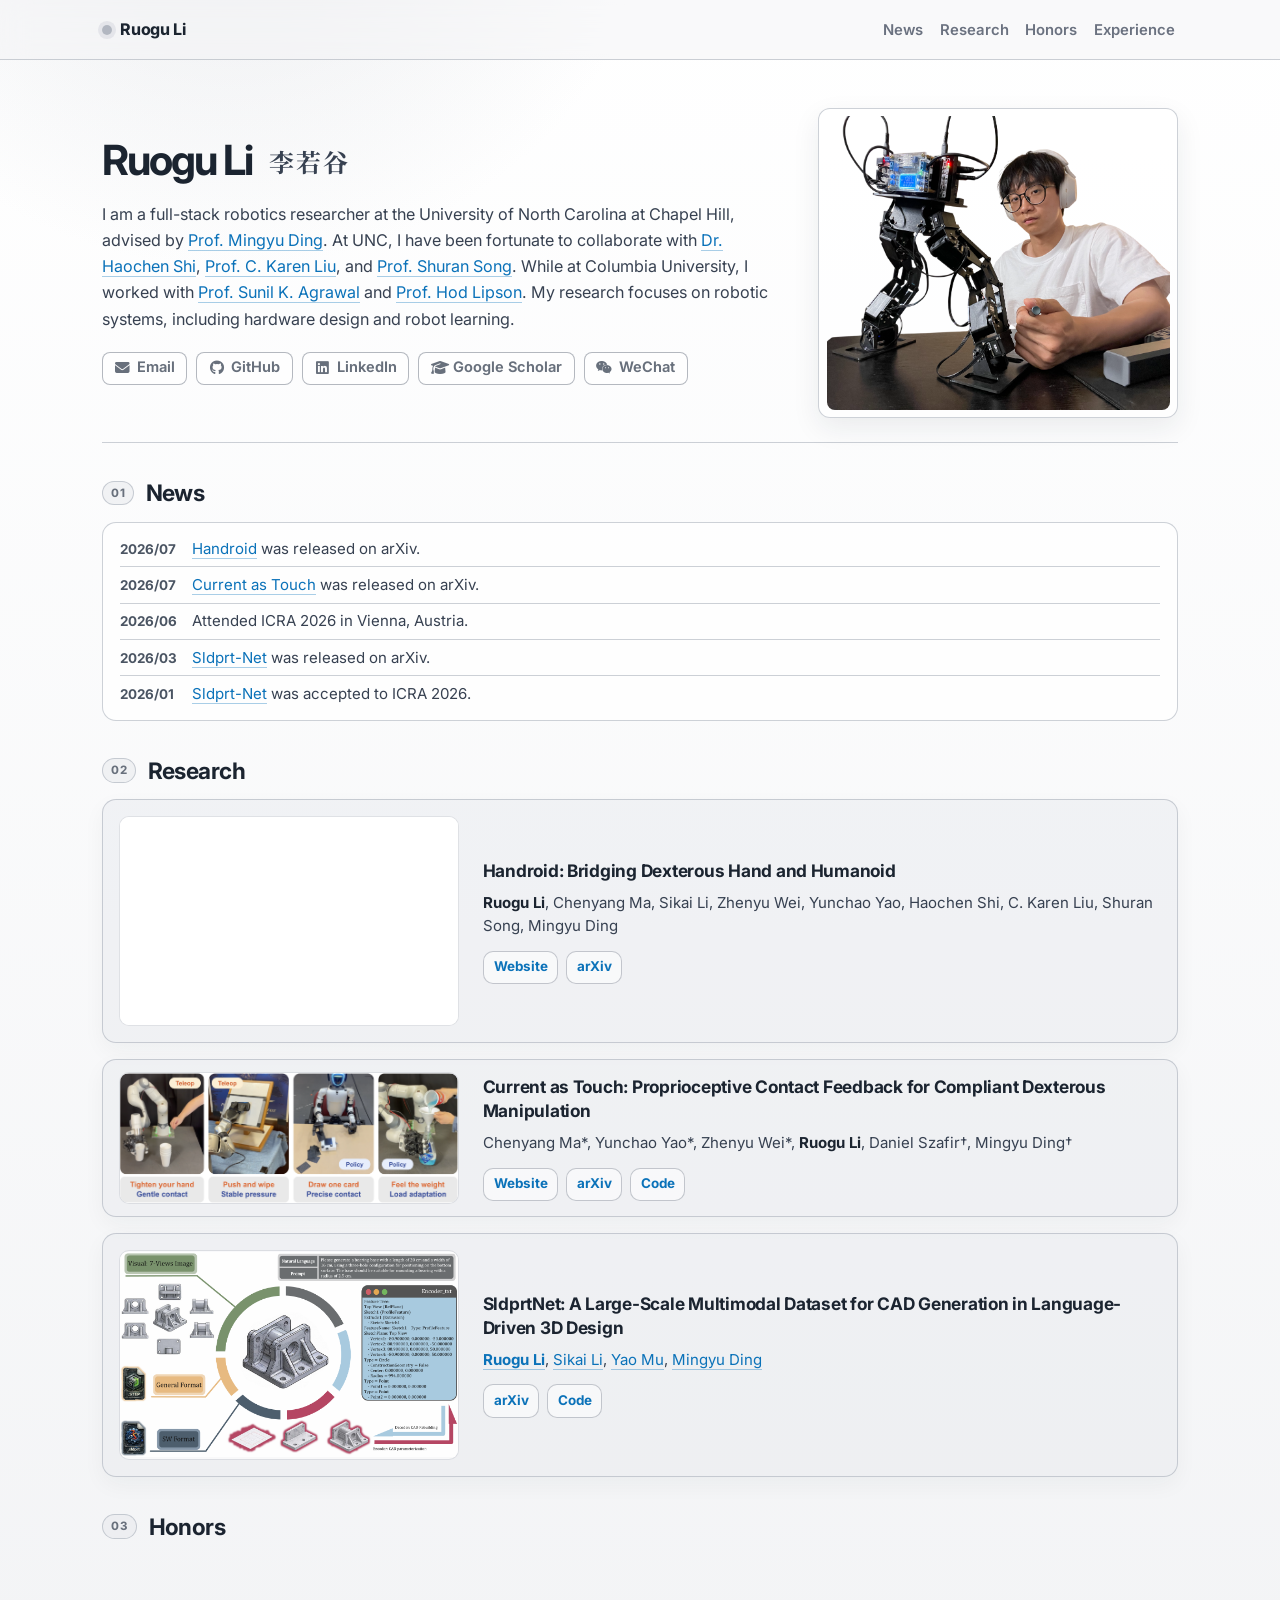
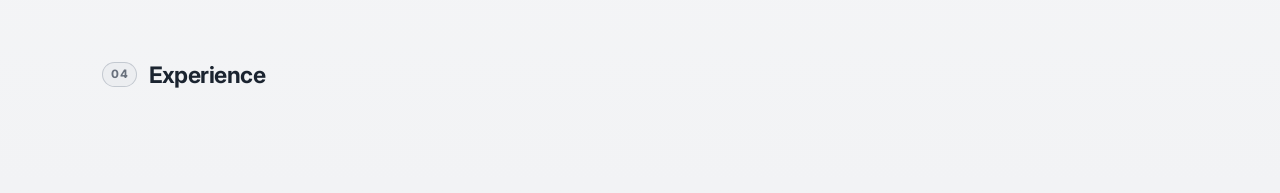
==== index.html @ 0a0cccb1 "Refine project media and add authors" ====
<!DOCTYPE html>
<html lang="en">

<head>
    <meta charset="utf-8" />
    <meta name="viewport" content="width=device-width, initial-scale=1" />
    <meta name="author" content="Ruogu Li" />
    <meta name="description" content="Ruogu Li is a full-stack robotics researcher at the University of North Carolina at Chapel Hill." />
    <title>Ruogu Li</title>

    <link rel="preconnect" href="https://fonts.googleapis.com" />
    <link rel="preconnect" href="https://fonts.gstatic.com" crossorigin />
    <link rel="stylesheet" href="https://fonts.googleapis.com/css2?family=Inter:wght@400;500;600;700;800&family=Noto+Serif+SC:wght@500;600&display=swap" />
    <link rel="stylesheet" href="https://cdnjs.cloudflare.com/ajax/libs/font-awesome/6.5.1/css/all.min.css" />
    <link rel="stylesheet" href="style.css" />
</head>

<body>
    <div id="page-scale">
        <header class="site-header">
            <nav class="nav" aria-label="Main navigation">
                <a class="brand" href="#">Ruogu Li</a>
                <div class="nav-links">
                    <a href="#news">News</a>
                    <a href="#research">Research</a>
                    <a href="#honors">Honors</a>
                    <a href="#experience">Experience</a>
                </div>
            </nav>
        </header>

        <main id="main" class="page">
            <section class="hero">
                <div class="hero-copy">
                    <h1>Ruogu Li <span lang="zh-CN">李若谷</span></h1>
                    <p class="bio">
                        I am a full-stack robotics researcher at the University of North Carolina at Chapel Hill,
                        advised by <a href="https://dingmyu.github.io/">Prof. Mingyu Ding</a>. At UNC, I have been
                        fortunate to collaborate with <a href="https://hshi74.github.io/">Dr. Haochen Shi</a>,
                        <a href="https://profiles.stanford.edu/c-karen-liu">Prof. C. Karen Liu</a>, and
                        <a href="https://shurans.github.io/">Prof. Shuran Song</a>. While at Columbia University,
                        I worked with <a href="https://roar.me.columbia.edu/people/sunil-k-agrawal">Prof. Sunil K. Agrawal</a>
                        and <a href="https://www.hodlipson.com/">Prof. Hod Lipson</a>. My research focuses on robotic
                        systems, including hardware design and robot learning.
                    </p>
                    <div class="link-row" aria-label="Contact and profile links">
                        <a href="mailto:lrg767681423@gmail.com" aria-label="Email Ruogu Li">
                            <i class="fa-solid fa-envelope" aria-hidden="true"></i>
                            <span>Email</span>
                        </a>
                        <a href="https://github.com/ruoguliii" aria-label="Ruogu Li on GitHub">
                            <i class="fa-brands fa-github" aria-hidden="true"></i>
                            <span>GitHub</span>
                        </a>
                        <a href="https://www.linkedin.com/in/ruogu-li-46903b232/" aria-label="Ruogu Li on LinkedIn">
                            <i class="fa-brands fa-linkedin" aria-hidden="true"></i>
                            <span>LinkedIn</span>
                        </a>
                        <a href="https://scholar.google.com/citations?user=UMzzfYwAAAAJ&amp;hl=zh-CN&amp;oi=sra" aria-label="Ruogu Li on Google Scholar">
                            <i class="fa-solid fa-graduation-cap" aria-hidden="true"></i>
                            <span>Google Scholar</span>
                        </a>
                        <button class="button-link" type="button" data-modal-open="wechat-modal" aria-label="Show Ruogu Li's WeChat QR code">
                            <i class="fa-brands fa-weixin" aria-hidden="true"></i>
                            <span>WeChat</span>
                        </button>
                    </div>
                </div>
                <figure class="portrait-card">
                    <img src="assets/ruogu-li.png" alt="Portrait of Ruogu Li" />
                </figure>
            </section>

            <section id="news" class="section empty-section">
                <div class="section-title">
                    <span>01</span>
                    <h2>News</h2>
                </div>
                <div class="news-card">
                    <ol class="news-list">
                        <li>
                            <time datetime="2026-07">2026/07</time>
                            <span><a href="https://arxiv.org/abs/2607.16187">Handroid</a> was released on arXiv.</span>
                        </li>
                        <li>
                            <time datetime="2026-07">2026/07</time>
                            <span><a href="https://arxiv.org/abs/2607.03529">Current as Touch</a> was released on arXiv.</span>
                        </li>
                        <li>
                            <time datetime="2026-06">2026/06</time>
                            <span>Attended ICRA 2026 in Vienna, Austria.</span>
                        </li>
                        <li>
                            <time datetime="2026-03">2026/03</time>
                            <span><a href="https://arxiv.org/abs/2603.13098">Sldprt-Net</a> was released on arXiv.</span>
                        </li>
                        <li>
                            <time datetime="2026-01">2026/01</time>
                            <span><a href="https://arxiv.org/abs/2603.13098">Sldprt-Net</a> was accepted to ICRA 2026.</span>
                        </li>
                    </ol>
                </div>
            </section>

            <section id="research" class="section">
                <div class="section-title">
                    <span>02</span>
                    <h2>Research</h2>
                </div>
                <div class="project-list">
                    <article class="project-card">
                        <div class="project-media project-media--handroid">
                            <video autoplay muted loop playsinline preload="metadata" aria-label="Handroid demonstration video">
                                <source src="assets/projects/handroid-switching.mp4" type="video/mp4" />
                                Your browser does not support embedded video.
                            </video>
                        </div>
                        <div class="project-content">
                            <h3>Handroid: Bridging Dexterous Hand and Humanoid</h3>
                            <p class="project-authors">
                                <strong>Ruogu Li</strong>, Chenyang Ma, Sikai Li, Zhenyu Wei, Yunchao Yao,
                                Haochen Shi, C. Karen Liu, Shuran Song, Mingyu Ding
                            </p>
                            <div class="project-links" aria-label="Handroid project links">
                                <a href="https://handroid.org/">Website</a>
                                <a href="https://arxiv.org/abs/2607.16187">arXiv</a>
                            </div>
                        </div>
                    </article>

                    <article class="project-card project-card--compact">
                        <div class="project-media project-media--compact">
                            <img src="assets/projects/current-as-touch.png" alt="Current as Touch project overview" />
                        </div>
                        <div class="project-content">
                            <h3>Current as Touch: Proprioceptive Contact Feedback for Compliant Dexterous Manipulation</h3>
                            <p class="project-authors">
                                Chenyang Ma*, Yunchao Yao*, Zhenyu Wei*, <strong>Ruogu Li</strong>,
                                Daniel Szafir&dagger;, Mingyu Ding&dagger;
                            </p>
                            <div class="project-links" aria-label="Current as Touch project links">
                                <a href="https://cat.chenyangma.com/">Website</a>
                                <a href="https://arxiv.org/abs/2607.03529">arXiv</a>
                                <a href="https://github.com/cublicma/current-as-touch">Code</a>
                            </div>
                        </div>
                    </article>

                    <article class="project-card">
                        <div class="project-media">
                            <img src="assets/projects/sldprtnet.png" alt="SldprtNet project overview" />
                        </div>
                        <div class="project-content">
                            <h3>SldprtNet: A Large-Scale Multimodal Dataset for CAD Generation in Language-Driven 3D Design</h3>
                            <p class="project-authors">
                                <strong><a href="https://arxiv.org/search/cs?searchtype=author&amp;query=Li,+R">Ruogu Li</a></strong>,
                                <a href="https://arxiv.org/search/cs?searchtype=author&amp;query=Li,+S">Sikai Li</a>,
                                <a href="https://arxiv.org/search/cs?searchtype=author&amp;query=Mu,+Y">Yao Mu</a>,
                                <a href="https://arxiv.org/search/cs?searchtype=author&amp;query=Ding,+M">Mingyu Ding</a>
                            </p>
                            <div class="project-links" aria-label="SldprtNet project links">
                                <a href="https://arxiv.org/abs/2603.13098">arXiv</a>
                                <a href="https://github.com/ruoguliii/Sldprt-Net">Code</a>
                            </div>
                        </div>
                    </article>
                </div>
            </section>

            <section id="honors" class="section empty-section">
                <div class="section-title">
                    <span>03</span>
                    <h2>Honors</h2>
                </div>
            </section>

            <section id="experience" class="section empty-section">
                <div class="section-title">
                    <span>04</span>
                    <h2>Experience</h2>
                </div>
            </section>
        </main>
    </div>

    <div class="modal" id="wechat-modal" role="dialog" aria-modal="true" aria-label="WeChat QR code" aria-hidden="true">
        <div class="modal-content">
            <button class="close" type="button" data-modal-close aria-label="Close WeChat QR code">&times;</button>
            <img src="assets/wechat-qr.jpg" alt="Ruogu Li's WeChat QR code" />
        </div>
    </div>

    <script>
        (() => {
            const minWidth = 960;
            const page = document.getElementById("page-scale");

            function scalePage() {
                if (window.innerWidth < minWidth) {
                    const scale = window.innerWidth / minWidth;
                    page.style.transform = `scale(${scale})`;
                    document.body.style.height = `${page.scrollHeight * scale}px`;
                } else {
                    page.style.transform = "none";
                    document.body.style.height = "auto";
                }
            }

            window.addEventListener("load", scalePage);
            window.addEventListener("resize", scalePage);

            let modalTrigger = null;

            function closeModal(modal) {
                modal.classList.remove("is-visible");
                modal.setAttribute("aria-hidden", "true");
                document.body.classList.remove("modal-open");
                if (modalTrigger) modalTrigger.focus();
            }

            document.querySelectorAll("[data-modal-open]").forEach((button) => {
                button.addEventListener("click", () => {
                    const modal = document.getElementById(button.dataset.modalOpen);
                    if (!modal) return;
                    modalTrigger = button;
                    modal.classList.add("is-visible");
                    modal.setAttribute("aria-hidden", "false");
                    document.body.classList.add("modal-open");
                    modal.querySelector("[data-modal-close]").focus();
                });
            });

            document.querySelectorAll(".modal").forEach((modal) => {
                modal.addEventListener("click", (event) => {
                    if (event.target === modal || event.target.hasAttribute("data-modal-close")) {
                        closeModal(modal);
                    }
                });
            });

            document.addEventListener("keydown", (event) => {
                if (event.key === "Escape") {
                    const modal = document.querySelector(".modal.is-visible");
                    if (modal) closeModal(modal);
                }
            });
        })();
    </script>
</body>

</html>
---- style.css ----
:root {
    --bg: rgba(243, 244, 246, .5);
    --paper: rgba(255, 255, 255, .5);
    --paper-soft: rgba(243, 244, 246, .5);
    --text: #1b2430;
    --text-soft: #374151;
    --muted: #6b7280;
    --line: rgba(156, 163, 175, .5);
    --line-strong: rgba(107, 114, 128, .5);
    --accent: rgba(156, 163, 175, .75);
    --accent-deep: #68707c;
    --accent-dark: #4b5563;
    --accent-soft: rgba(229, 231, 235, .5);
    --accent-faint: rgba(249, 250, 251, .5);
    --shadow: 0 10px 28px rgba(31, 41, 55, .08);
    --max-width: 1120px;
}

* {
    box-sizing: border-box;
}

html {
    scroll-behavior: smooth;
}

body {
    margin: 0;
    font-family: Inter, -apple-system, BlinkMacSystemFont, "Segoe UI", Arial, sans-serif;
    color: var(--text);
    background:
        radial-gradient(circle at 18% -10%, rgba(209, 213, 219, .5), transparent 28rem),
        linear-gradient(180deg, rgba(255, 255, 255, .5) 0%, var(--bg) 48%, rgba(229, 231, 235, .5) 100%);
    line-height: 1.62;
}

a {
    color: #0b72b9;
    text-decoration: none;
    border-bottom: 1px solid rgba(11, 114, 185, .35);
    transition: color .18s ease, border-color .18s ease, background .18s ease;
}

a:hover {
    color: #075985;
    border-color: #075985;
}

.skip-link {
    position: absolute;
    left: -999px;
    top: 1rem;
    z-index: 20;
    padding: .55rem .85rem;
    background: var(--accent-dark);
    color: #fff;
    border-radius: 6px;
}

.skip-link:focus {
    left: 1rem;
}

.site-header {
    position: sticky;
    top: 0;
    z-index: 10;
    background: rgba(243, 244, 246, .5);
    backdrop-filter: blur(14px);
    border-bottom: 1px solid var(--line);
}

.nav {
    max-width: var(--max-width);
    margin: 0 auto;
    padding: .85rem 1.35rem;
    display: flex;
    align-items: center;
    justify-content: space-between;
    gap: 1.2rem;
}

.brand {
    color: var(--text);
    border: 0;
    font-weight: 750;
    letter-spacing: -.02em;
}

.brand::before {
    content: "";
    display: inline-block;
    width: .62rem;
    height: .62rem;
    margin-right: .55rem;
    border-radius: 50%;
    background: var(--accent);
    box-shadow: 0 0 0 4px rgba(156, 163, 175, .18);
}

.nav-links {
    display: flex;
    flex-wrap: wrap;
    justify-content: flex-end;
    gap: .15rem .65rem;
}

.nav-links a {
    border: 0;
    color: var(--muted);
    font-size: .93rem;
    font-weight: 600;
    padding: .25rem .2rem;
}

.nav-links a:hover {
    color: var(--accent-deep);
}

.page {
    max-width: var(--max-width);
    margin: 0 auto;
    padding: 2.8rem 1.35rem 1.25rem;
}

.hero {
    display: grid;
    grid-template-columns: minmax(0, 1fr) 360px;
    gap: 2.6rem;
    align-items: center;
    padding-bottom: 1.5rem;
    border-bottom: 1px solid var(--line);
}

.eyebrow {
    margin: 0 0 .55rem;
    color: var(--accent-deep);
    font-weight: 700;
    letter-spacing: .055em;
    font-size: .88rem;
}

h1 {
    margin: 0;
    font-size: 2.6rem;
    line-height: 1.05;
    letter-spacing: -.045em;
    font-weight: 700;
}

h1 span {
    display: inline-block;
    margin-left: .55rem;
    font-family: "Noto Serif SC", serif;
    color: var(--text-soft);
    font-size: .6em;
    letter-spacing: .08em;
    vertical-align: .12em;
}

.bio {
    margin: 1.15rem 0 0;
    max-width: 740px;
    color: var(--text-soft);
    font-size: 1.01rem;
}

.link-row {
    display: flex;
    flex-wrap: wrap;
    gap: .55rem;
    margin-top: 1.25rem;
}

.link-row a,
.wechat-button,
.button-link {
    appearance: none;
    border: 1px solid var(--line-strong);
    background: rgba(255, 255, 255, .5);
    color: var(--accent-deep);
    border-radius: 8px;
    padding: .42rem .72rem;
    font: inherit;
    font-size: .91rem;
    font-weight: 650;
    line-height: 1.2;
    cursor: pointer;
}

.link-row a,
.link-row .button-link {
    display: inline-flex;
    align-items: center;
    gap: .42rem;
}

.link-row i {
    width: 1rem;
    text-align: center;
}

.link-row a:hover,
.wechat-button:hover,
.button-link:hover {
    background: var(--accent-soft);
    border-color: var(--accent);
    color: var(--accent-dark);
}

.wechat-card {
    display: none;
    width: fit-content;
    margin-top: .8rem;
    padding: .72rem;
    background: #fff;
    border: 1px solid var(--line);
    border-radius: 12px;
    box-shadow: var(--shadow);
}

.wechat-card.is-visible {
    display: grid;
    gap: .35rem;
}

.wechat-card img {
    width: 132px;
    border-radius: 8px;
}

.wechat-card span {
    color: var(--muted);
    font-size: .82rem;
}

.portrait-card {
    margin: .2rem 0 0;
    padding: .45rem;
    border: 1px solid var(--line);
    border-radius: 12px;
    background: rgba(255, 255, 255, .5);
    box-shadow: var(--shadow);
}

.portrait-card img {
    display: block;
    width: 100%;
    height: auto;
    object-fit: contain;
    border-radius: 8px;
}

.section {
    margin-top: 2.25rem;
    scroll-margin-top: 80px;
}

.empty-section {
    min-height: 7rem;
}

.compact-section {
    padding: 0;
    background: transparent;
    border: 0;
    border-radius: 0;
}

.section-title {
    display: flex;
    align-items: center;
    gap: .7rem;
    margin-bottom: .95rem;
}

.section-title span {
    color: var(--accent-deep);
    background: var(--accent-soft);
    border: 1px solid rgba(156, 163, 175, .5);
    border-radius: 999px;
    padding: .12rem .5rem;
    font-weight: 750;
    font-size: .72rem;
    letter-spacing: .08em;
}

h2 {
    margin: 0;
    color: var(--text);
    font-size: 1.42rem;
    line-height: 1.2;
    letter-spacing: -.025em;
}

.section-intro {
    max-width: 880px;
    margin: 0 0 .45rem;
    color: var(--text-soft);
    font-size: 1rem;
}

#research .section-intro {
    max-width: none;
    width: 100%;
    margin: 0 0 .8rem;
}

.note {
    margin: 0 0 1.05rem;
    color: var(--muted);
    font-size: .91rem;
}

.news-card {
    padding: .95rem 1.1rem;
    background: rgba(255, 255, 255, .72);
    border: 1px solid var(--line);
    border-radius: 14px;
}

.news-list {
    list-style: none;
    padding: 0;
    margin: 0;
    display: grid;
    gap: 0;
}

.news-list li {
    display: grid;
    grid-template-columns: 60px 1fr;
    gap: .75rem;
    align-items: baseline;
    padding: .42rem 0;
    border-bottom: 1px solid var(--line);
    color: var(--text-soft);
    font-size: .94rem;
    line-height: 1.45;
}

.news-list li:first-child {
    padding-top: 0;
}

.news-list li:last-child {
    border-bottom: 0;
    padding-bottom: 0;
}

time,
.news-list time {
    color: var(--accent-dark);
    font-weight: 700;
    font-size: .84rem;
}

.paper-toolbar {
    margin: .55rem 0 1.2rem;
}

.paper-filter {
    display: inline-flex;
    flex-wrap: wrap;
    gap: .38rem;
    padding: .22rem;
    border: 1px solid var(--line);
    border-radius: 999px;
    background: rgba(255, 255, 255, .78);
}

.filter-button {
    appearance: none;
    border: 0;
    border-radius: 999px;
    background: transparent;
    color: var(--muted);
    padding: .36rem .72rem;
    font: inherit;
    font-size: .84rem;
    font-weight: 720;
    line-height: 1.15;
    cursor: pointer;
}

.filter-button:hover {
    color: var(--accent-dark);
    background: var(--accent-soft);
}

.filter-button.is-active {
    color: #fff;
    background: var(--accent-deep);
    box-shadow: 0 4px 12px rgba(31, 41, 55, .12);
}

.paper-list {
    display: grid;
    gap: 1rem;
}

.project-list {
    display: grid;
    gap: 1rem;
}

.project-card {
    display: grid;
    grid-template-columns: 340px minmax(0, 1fr);
    align-items: center;
    gap: 1.5rem;
    padding: 1rem;
    background: rgba(229, 231, 235, .42);
    border: 1px solid var(--line);
    border-radius: 14px;
    box-shadow: 0 8px 22px rgba(31, 41, 55, .045);
}

.project-media {
    position: relative;
    display: grid;
    place-items: center;
    min-height: 210px;
    overflow: hidden;
    background: rgba(255, 255, 255, .62);
    border: 1px solid rgba(156, 163, 175, .32);
    border-radius: 10px;
}

.project-media--handroid {
    background: #fff;
}

.project-media--handroid::before,
.project-media--handroid::after {
    content: "";
    position: absolute;
    z-index: 1;
    top: 0;
    bottom: 0;
    width: 11%;
    background: #fff;
    pointer-events: none;
}

.project-media--handroid::before {
    left: 0;
}

.project-media--handroid::after {
    right: 0;
}

.project-card--compact {
    padding-block: .75rem;
}

.project-media--compact {
    min-height: 0;
}

.project-media--compact img {
    height: auto;
    max-height: none;
}

.project-media img,
.project-media video {
    display: block;
    width: 100%;
    height: 100%;
    max-height: 260px;
    object-fit: contain;
}

.project-card h3 {
    margin: 0 0 .48rem;
    color: var(--text);
    font-size: 1.08rem;
    line-height: 1.4;
    letter-spacing: -.015em;
}

.project-authors {
    margin: 0;
    color: var(--text-soft);
    font-size: .94rem;
    line-height: 1.55;
}

.project-authors strong {
    color: var(--text);
}

.project-links {
    display: flex;
    flex-wrap: wrap;
    gap: .45rem;
    margin-top: .82rem;
}

.project-links a {
    display: inline-flex;
    align-items: center;
    padding: .3rem .62rem;
    color: #0b72b9;
    background: rgba(255, 255, 255, .55);
    border: 1px solid rgba(107, 114, 128, .38);
    border-radius: 10px;
    font-size: .84rem;
    font-weight: 700;
}

.project-links a:hover {
    color: #075985;
    background: rgba(209, 213, 219, .58);
    border-color: rgba(75, 85, 99, .55);
}

.paper {
    display: grid;
    grid-template-columns: 300px minmax(0, 1fr);
    align-items: start;
    gap: 1.5rem;
    padding: 1rem;
    background: rgba(255, 255, 255, .86);
    border: 1px solid var(--line);
    border-radius: 14px;
    box-shadow: 0 8px 22px rgba(31, 41, 55, .045);
}

.paper > div {
    align-self: start;
    padding-top: 0;
    margin-top: 0;
}

.paper img {
    display: block;
    width: 100%;
    max-width: 100%;
    height: auto;
    max-height: none;
    aspect-ratio: auto;
    object-fit: contain;
    border: 0;
    background: transparent;
    border-radius: 0;
    box-shadow: none;
    padding: 0;
    align-self: start;
}

.paper h3 {
    margin: 0 0 .32rem;
    color: var(--text);
    font-size: 1.05rem;
    line-height: 1.36;
    letter-spacing: -.016em;
}

.authors,
.venue {
    margin: .12rem 0;
    color: var(--muted);
    font-size: .91rem;
}

.authors strong {
    color: var(--text);
}

.venue {
    color: var(--accent-dark);
    font-weight: 640;
}

.paper p {
    margin: .45rem 0 0;
    color: var(--text-soft);
    font-size: .94rem;
}

.paper-links {
    display: flex;
    flex-wrap: wrap;
    gap: .38rem;
    margin-top: .68rem;
}

.paper-links a {
    display: inline-flex;
    align-items: center;
    border: 1px solid rgba(156, 163, 175, .5);
    border-radius: 12px;
    background: var(--accent-soft);
    color: var(--accent-dark);
    padding: .24rem .48rem;
    font-size: .8rem;
    font-weight: 700;
}

.paper-links a:hover {
    background: rgba(209, 213, 219, .5);
    border-color: var(--accent);
}

.paper.featured {
    position: relative;
    overflow: hidden;
    border: 1px solid rgba(156, 163, 175, .72);
    border-radius: 14px;
    background: rgba(232, 246, 255, .72);
    box-shadow: 0 10px 26px rgba(31, 41, 55, .08);
    padding-left: 1rem;
}

.paper.featured::before {
    content: "";
    position: absolute;
    left: 0;
    top: 0;
    bottom: 0;
    width: 5px;
    background: var(--accent);
    border-radius: 14px 0 0 14px;
}

.paper.is-hidden {
    display: none;
}

.venue-badge {
    display: inline-block;
    margin-right: .3rem;
    font-size: .82rem;
    font-weight: 750;
    letter-spacing: .02em;
    color: var(--accent-dark);
    background: var(--accent-soft);
    padding: .12rem .5rem;
    border-radius: 3px;
    vertical-align: .05em;
}

.honor-list {
    list-style: none;
    padding: 0;
    margin: 0;
    display: grid;
    gap: .55rem;
}

.honor-list li {
    padding: .72rem .9rem;
    background: rgba(255, 255, 255, .82);
    border: 1px solid var(--line);
    border-radius: 10px;
    color: var(--text-soft);
}

.honor-list strong {
    color: var(--accent-dark);
    margin-right: .7rem;
}

.timeline {
    position: relative;
    display: grid;
    gap: .72rem;
}

.timeline::before {
    content: "";
    position: absolute;
    left: 27px;
    top: 12px;
    bottom: 12px;
    width: 2px;
    background: linear-gradient(180deg, var(--accent), var(--line));
}

.timeline-item {
    position: relative;
    display: grid;
    grid-template-columns: 56px 1fr;
    gap: 1.5rem;
    padding: .85rem .95rem;
    background: rgba(255, 255, 255, .82);
    border: 1px solid var(--line);
    border-radius: 12px;
}

.timeline-item img {
    position: relative;
    z-index: 1;
    width: 60px;
    height: 60px;
    object-fit: contain;
    padding: .38rem;
    border-radius: 10px;
    background: #fff;
    border: 1px solid var(--line-strong);
}

.timeline-item h3 {
    margin: 0;
    font-size: .99rem;
    line-height: 1.35;
    letter-spacing: -.01em;
}

.timeline-item span {
    display: inline-block;
    margin-top: .08rem;
    color: var(--accent-dark);
    font-weight: 720;
    font-size: .84rem;
}

.timeline-item p {
    margin: .24rem 0 0;
    color: var(--muted);
    font-size: .93rem;
}

.footer {
    max-width: var(--max-width);
    margin: 1rem auto 0;
    padding: 1rem 1.35rem 1rem;
    color: var(--muted);
    font-size: .88rem;
    text-align: center;
    border-top: 1px solid var(--line);
}

.footer p {
    margin: .2rem 0;
}

.text-modal-link {
    appearance: none;
    font: inherit;
    color: var(--accent-deep);
    background: transparent;
    border: 0;
    border-bottom: 1px solid rgba(107, 114, 128, .22);
    padding: 0;
    cursor: pointer;
}

.text-modal-link:hover {
    color: var(--accent-dark);
    border-color: var(--accent-dark);
}

.award-text {
    color: #d92d20;
}

.award-line {
    display: block;
    color: var(--accent-dark);
    font-weight: 720;
}

.award-line::before {
    content: "\f091";
    font-family: "Font Awesome 6 Free";
    font-weight: 900;

    color: #f59e0b;
    margin-left: .4rem;
    margin-right: .4rem;
}

.award-line .text-modal-link {
    display: inline;
    white-space: normal;
    overflow-wrap: anywhere;
    text-align: left;
    line-height: 1.45;
}

.modal {
    display: none;
    position: fixed;
    inset: 0;
    z-index: 100;
    background: rgba(31, 41, 55, .38);
    -webkit-backdrop-filter: blur(9px);
    backdrop-filter: blur(9px);
    padding: 1.5rem;
    overflow: auto;
}

.modal.is-visible {
    display: grid;
    place-items: center;
}

.modal-content {
    position: relative;
    width: min(360px, 92vw);
    padding: 1rem;
    background: #fff;
    border-radius: 16px;
    border: 1px solid var(--line);
    box-shadow: 0 24px 70px rgba(15, 23, 42, .24);
}

body.modal-open {
    overflow: hidden;
}

.modal-content.wide {
    width: min(820px, 94vw);
}

.modal-content img {
    display: block;
    width: 100%;
    height: auto;
    border-radius: 10px;
}

.close {
    position: absolute;
    right: .65rem;
    top: .45rem;
    width: 2rem;
    height: 2rem;
    border: 0;
    border-radius: 999px;
    background: rgba(255, 255, 255, .9);
    color: var(--text);
    font-size: 1.55rem;
    line-height: 1;
    cursor: pointer;
    box-shadow: 0 2px 12px rgba(15, 23, 42, .12);
}

.close:hover {
    background: var(--accent-soft);
    color: var(--accent-dark);
}

html,
body {
    width: 100%;
    overflow-x: hidden;
}

#page-scale {
    width: 100%;
    transform-origin: top left;
}

@media (max-width: 959px) {
    #page-scale {
        width: 960px;
    }
}
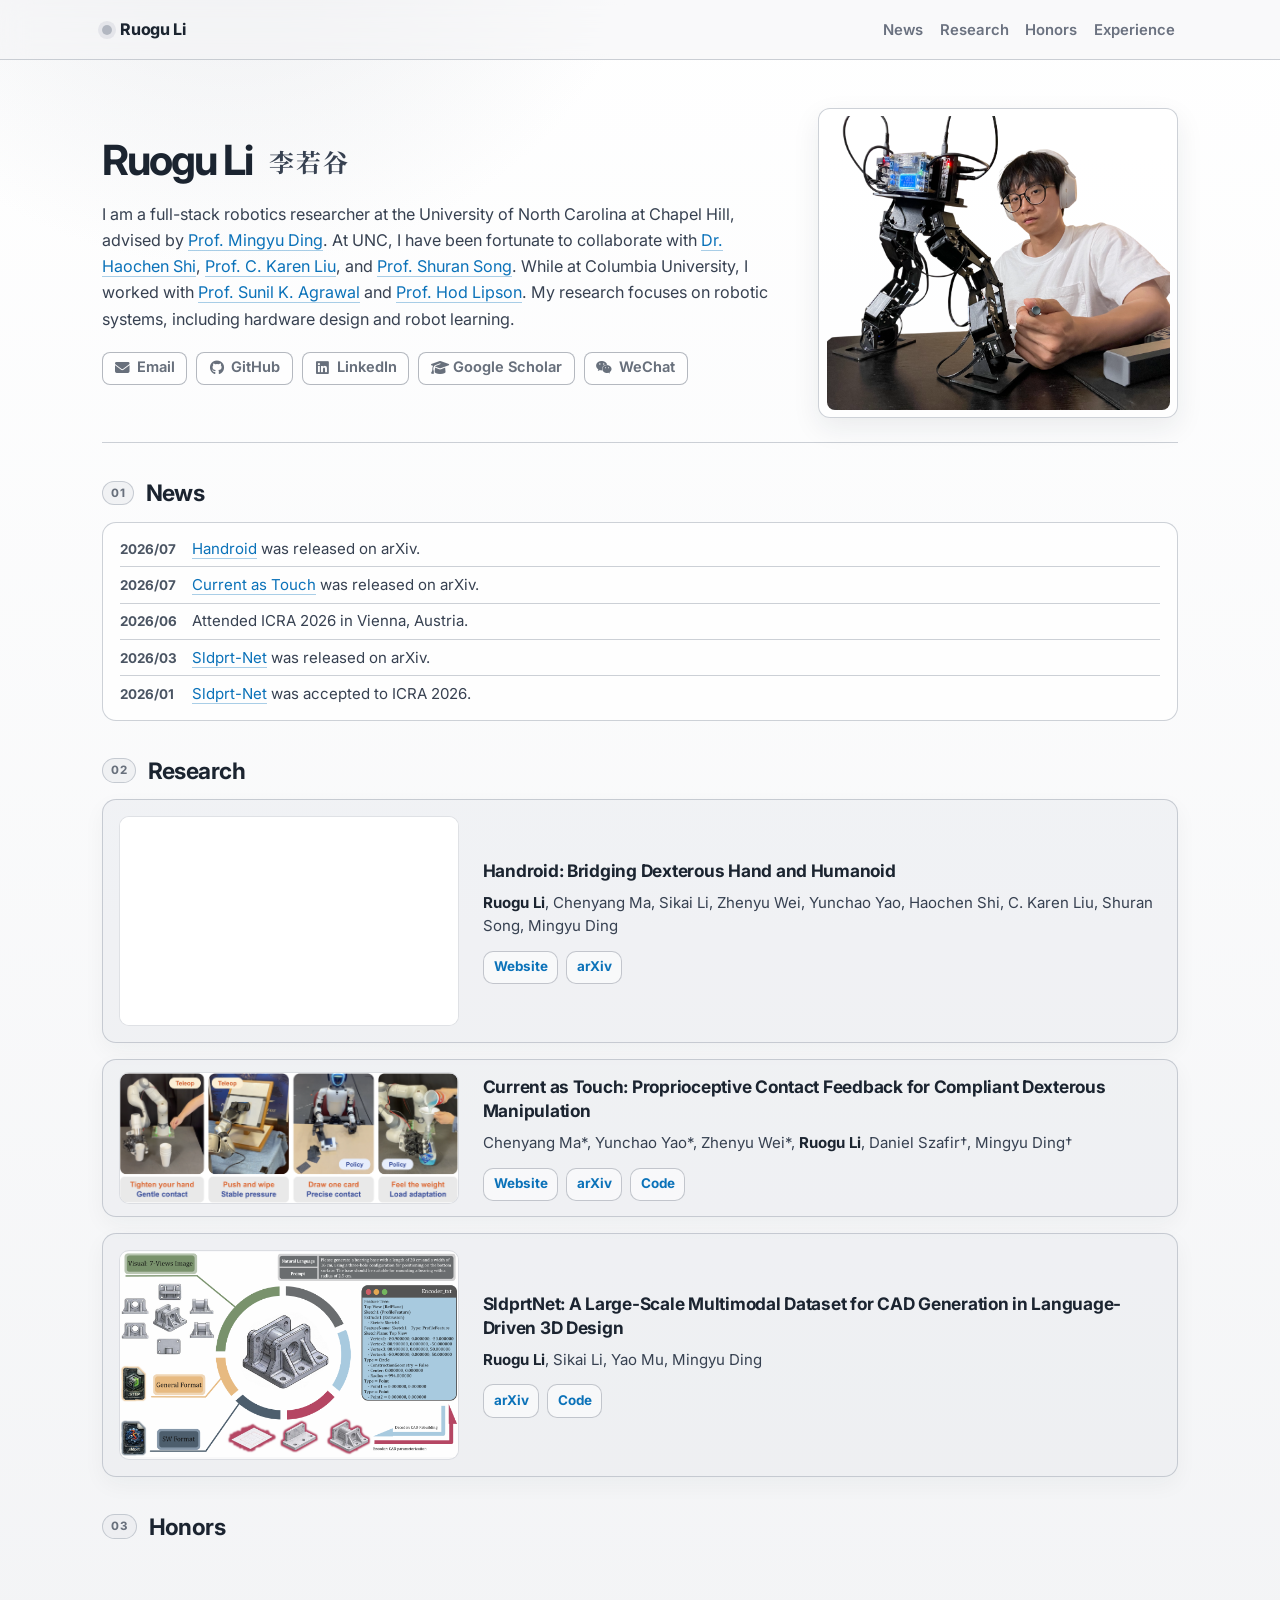
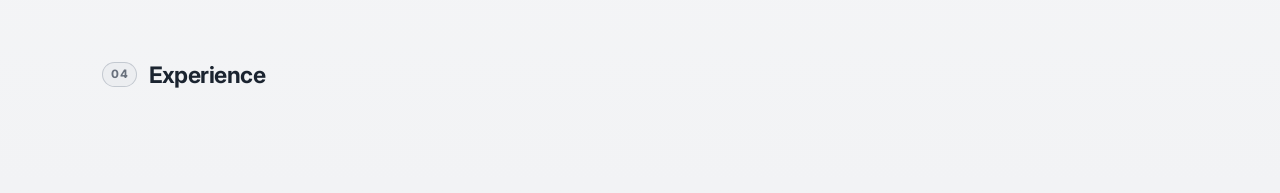
==== commit cfae35a2: "Remove SldprtNet author links" ====
--- a/index.html
+++ b/index.html
@@ -153,10 +153,7 @@
                         <div class="project-content">
                             <h3>SldprtNet: A Large-Scale Multimodal Dataset for CAD Generation in Language-Driven 3D Design</h3>
                             <p class="project-authors">
-                                <strong><a href="https://arxiv.org/search/cs?searchtype=author&amp;query=Li,+R">Ruogu Li</a></strong>,
-                                <a href="https://arxiv.org/search/cs?searchtype=author&amp;query=Li,+S">Sikai Li</a>,
-                                <a href="https://arxiv.org/search/cs?searchtype=author&amp;query=Mu,+Y">Yao Mu</a>,
-                                <a href="https://arxiv.org/search/cs?searchtype=author&amp;query=Ding,+M">Mingyu Ding</a>
+                                <strong>Ruogu Li</strong>, Sikai Li, Yao Mu, Mingyu Ding
                             </p>
                             <div class="project-links" aria-label="SldprtNet project links">
                                 <a href="https://arxiv.org/abs/2603.13098">arXiv</a>
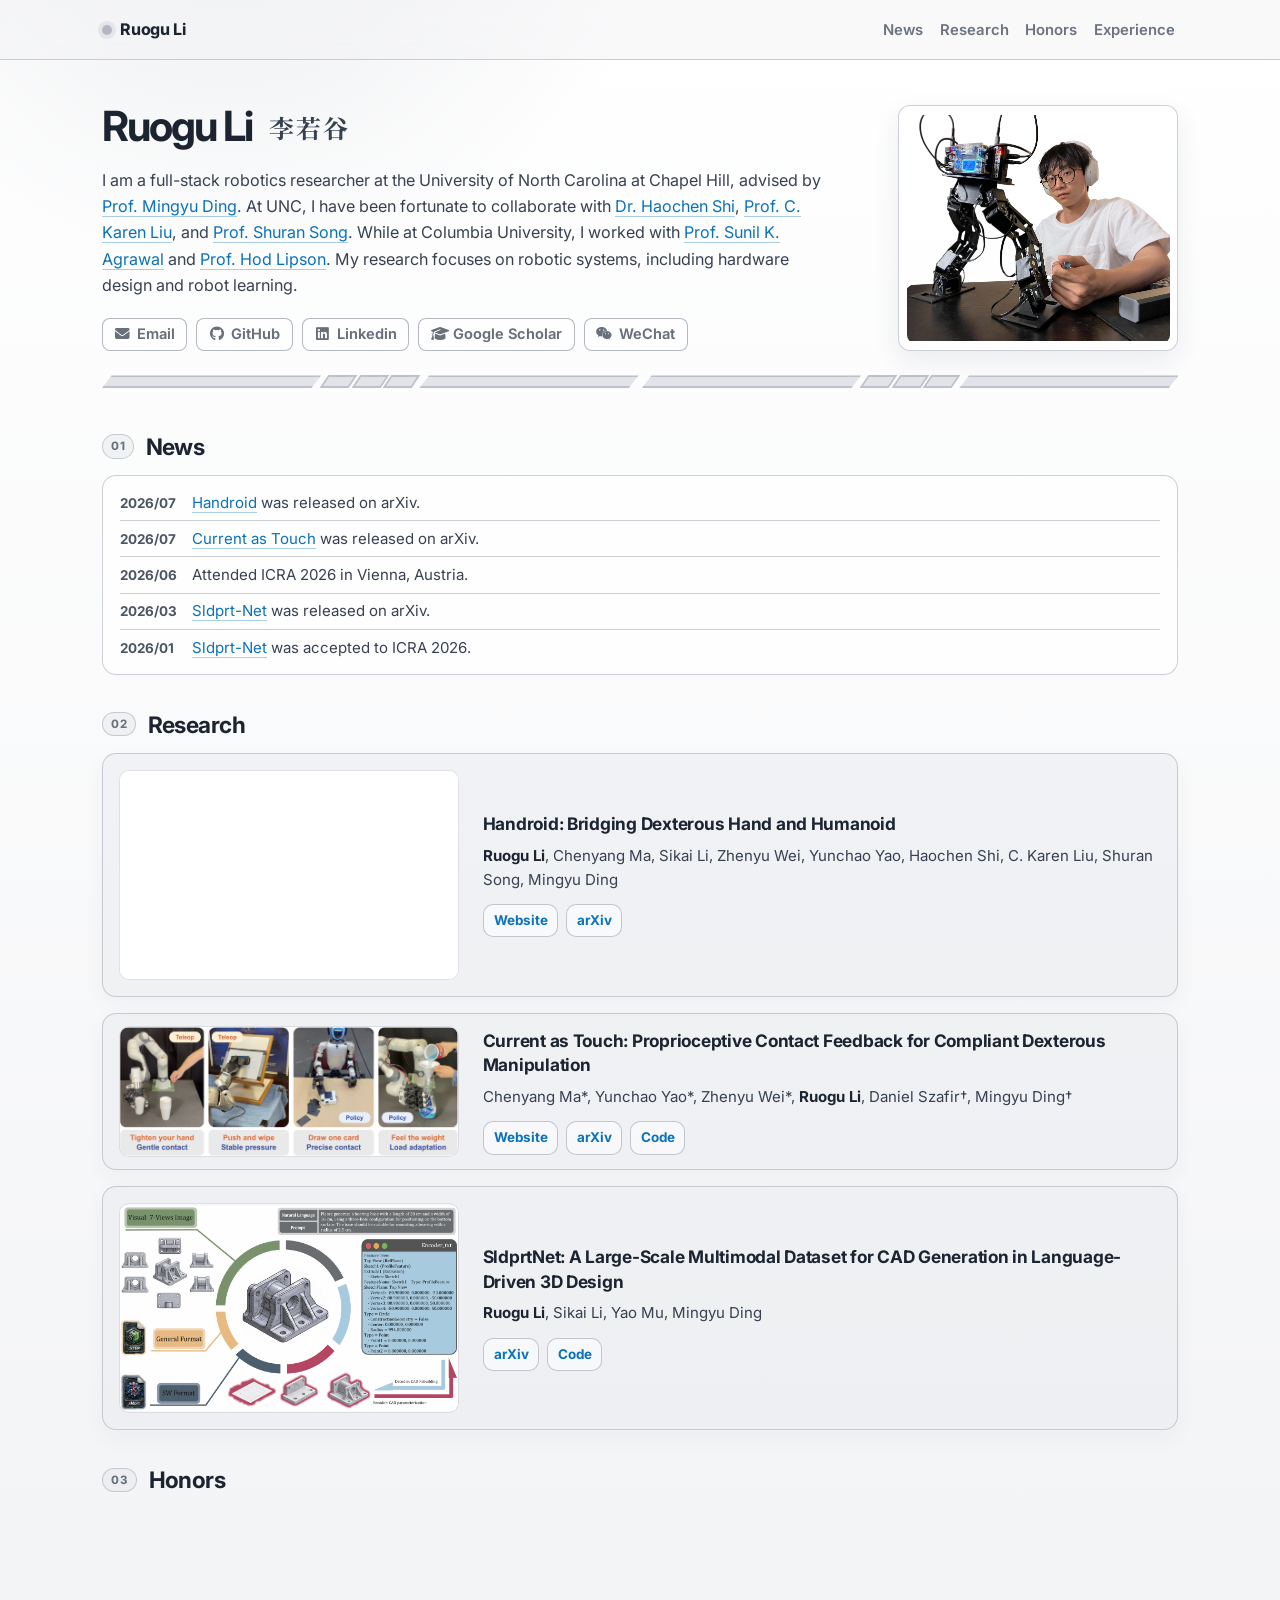
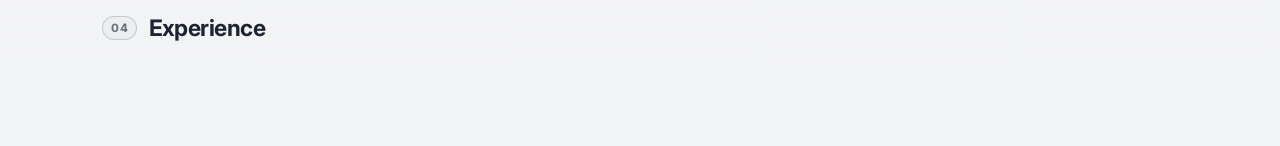
==== commit a34a2e4d: "Refine profile actions and hero divider" ====
--- a/index.html
+++ b/index.html
@@ -44,17 +44,17 @@
                         systems, including hardware design and robot learning.
                     </p>
                     <div class="link-row" aria-label="Contact and profile links">
-                        <a href="mailto:lrg767681423@gmail.com" aria-label="Email Ruogu Li">
+                        <button class="button-link" type="button" data-copy-email="lrg767681423@gmail.com" aria-label="Copy Ruogu Li's email address">
                             <i class="fa-solid fa-envelope" aria-hidden="true"></i>
                             <span>Email</span>
-                        </a>
+                        </button>
                         <a href="https://github.com/ruoguliii" aria-label="Ruogu Li on GitHub">
                             <i class="fa-brands fa-github" aria-hidden="true"></i>
                             <span>GitHub</span>
                         </a>
-                        <a href="https://www.linkedin.com/in/ruogu-li-46903b232/" aria-label="Ruogu Li on LinkedIn">
+                        <a href="https://www.linkedin.com/in/ruogu-li-46903b232/" aria-label="Ruogu Li on Linkedin">
                             <i class="fa-brands fa-linkedin" aria-hidden="true"></i>
-                            <span>LinkedIn</span>
+                            <span>Linkedin</span>
                         </a>
                         <a href="https://scholar.google.com/citations?user=UMzzfYwAAAAJ&amp;hl=zh-CN&amp;oi=sra" aria-label="Ruogu Li on Google Scholar">
                             <i class="fa-solid fa-graduation-cap" aria-hidden="true"></i>
@@ -69,6 +69,14 @@
                 <figure class="portrait-card">
                     <img src="assets/ruogu-li.png" alt="Portrait of Ruogu Li" />
                 </figure>
+                <div class="hero-divider" aria-hidden="true">
+                    <span class="divider-segment"></span>
+                    <span class="divider-slashes"><i></i><i></i><i></i></span>
+                    <span class="divider-segment"></span>
+                    <span class="divider-segment"></span>
+                    <span class="divider-slashes"><i></i><i></i><i></i></span>
+                    <span class="divider-segment"></span>
+                </div>
             </section>
 
             <section id="news" class="section empty-section">
@@ -187,6 +195,10 @@
         </div>
     </div>
 
+    <div class="copy-toast" id="email-copy-toast" role="status" aria-live="polite" aria-atomic="true">
+        Email copied to clipboard.
+    </div>
+
     <script>
         (() => {
             const minWidth = 960;
@@ -241,6 +253,45 @@
                     if (modal) closeModal(modal);
                 }
             });
+
+            const emailButton = document.querySelector("[data-copy-email]");
+            const emailToast = document.getElementById("email-copy-toast");
+            let toastTimer = null;
+
+            function showEmailToast(message) {
+                emailToast.textContent = message;
+                emailToast.classList.add("is-visible");
+                clearTimeout(toastTimer);
+                toastTimer = setTimeout(() => emailToast.classList.remove("is-visible"), 2200);
+            }
+
+            async function copyEmailAddress(email) {
+                if (navigator.clipboard && window.isSecureContext) {
+                    await navigator.clipboard.writeText(email);
+                    return;
+                }
+
+                const textArea = document.createElement("textarea");
+                textArea.value = email;
+                textArea.setAttribute("readonly", "");
+                textArea.style.position = "fixed";
+                textArea.style.opacity = "0";
+                document.body.appendChild(textArea);
+                textArea.select();
+                document.execCommand("copy");
+                textArea.remove();
+            }
+
+            if (emailButton && emailToast) {
+                emailButton.addEventListener("click", async () => {
+                    try {
+                        await copyEmailAddress(emailButton.dataset.copyEmail);
+                        showEmailToast("Email copied to clipboard.");
+                    } catch {
+                        showEmailToast("Unable to copy email address.");
+                    }
+                });
+            }
         })();
     </script>
 </body>
--- a/style.css
+++ b/style.css
@@ -125,11 +125,11 @@
 
 .hero {
     display: grid;
-    grid-template-columns: minmax(0, 1fr) 360px;
-    gap: 2.6rem;
-    align-items: center;
-    padding-bottom: 1.5rem;
-    border-bottom: 1px solid var(--line);
+    grid-template-columns: minmax(0, 1fr) 280px;
+    column-gap: 2.6rem;
+    row-gap: 1.5rem;
+    align-items: stretch;
+    padding-bottom: .5rem;
 }
 
 .eyebrow {
@@ -235,7 +235,8 @@
 }
 
 .portrait-card {
-    margin: .2rem 0 0;
+    height: 100%;
+    margin: 0;
     padding: .45rem;
     border: 1px solid var(--line);
     border-radius: 12px;
@@ -246,9 +247,41 @@
 .portrait-card img {
     display: block;
     width: 100%;
-    height: auto;
+    height: 100%;
     object-fit: contain;
     border-radius: 8px;
+}
+
+.hero-divider {
+    grid-column: 1 / -1;
+    display: flex;
+    align-items: center;
+    width: 100%;
+    height: 14px;
+    gap: 3px;
+}
+
+.divider-segment {
+    flex: 1 1 0;
+    height: 13px;
+    background: rgba(209, 213, 219, .62);
+    border: 2px solid rgba(156, 163, 175, .52);
+    clip-path: polygon(10px 0, 100% 0, calc(100% - 10px) 100%, 0 100%);
+}
+
+.divider-slashes {
+    display: flex;
+    flex: 0 0 92px;
+    height: 13px;
+    gap: 3px;
+}
+
+.divider-slashes i {
+    flex: 1 1 0;
+    height: 13px;
+    background: rgba(209, 213, 219, .62);
+    border: 2px solid rgba(156, 163, 175, .52);
+    transform: skewX(-34deg);
 }
 
 .section {
@@ -813,6 +846,29 @@
     overflow: hidden;
 }
 
+.copy-toast {
+    position: fixed;
+    z-index: 120;
+    left: 50%;
+    bottom: 1.6rem;
+    padding: .65rem .95rem;
+    color: #fff;
+    background: rgba(31, 41, 55, .92);
+    border-radius: 9px;
+    box-shadow: 0 12px 30px rgba(15, 23, 42, .18);
+    font-size: .9rem;
+    font-weight: 650;
+    opacity: 0;
+    pointer-events: none;
+    transform: translate(-50%, .6rem);
+    transition: opacity .18s ease, transform .18s ease;
+}
+
+.copy-toast.is-visible {
+    opacity: 1;
+    transform: translate(-50%, 0);
+}
+
 .modal-content.wide {
     width: min(820px, 94vw);
 }
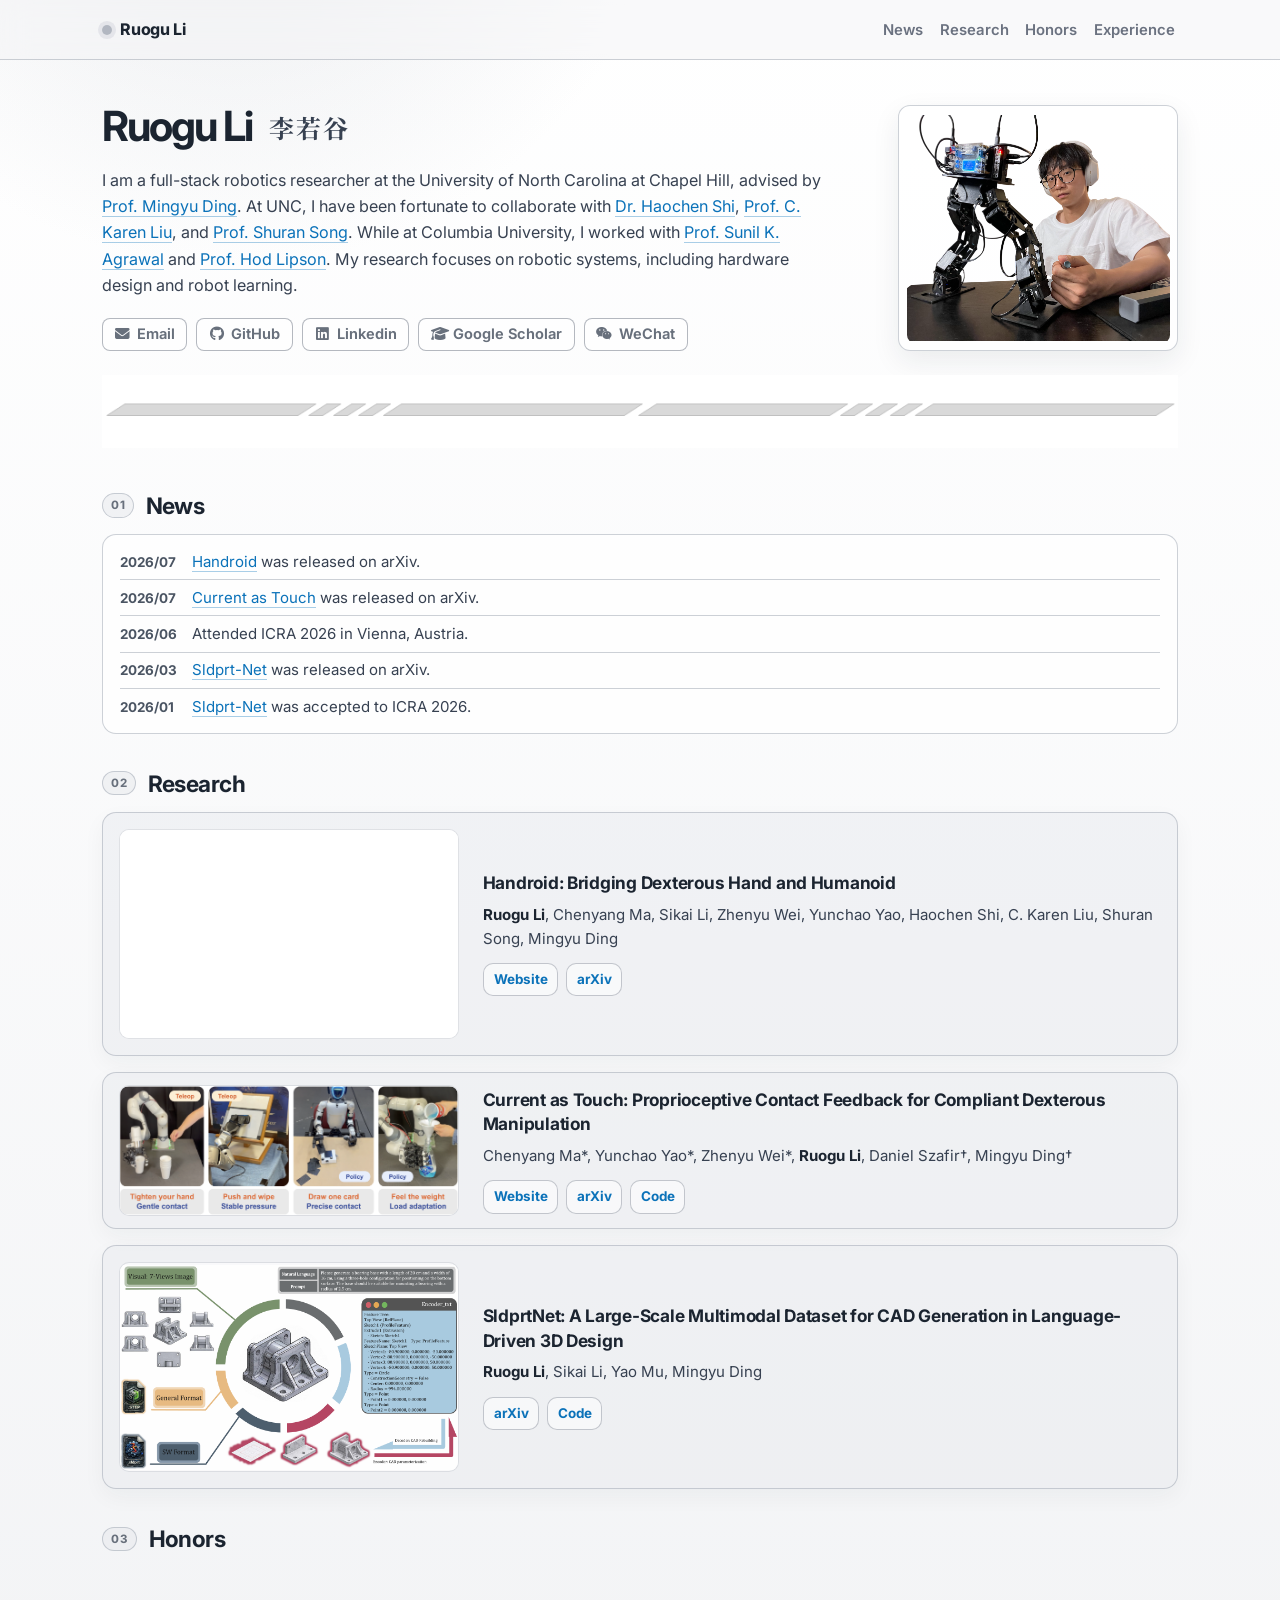
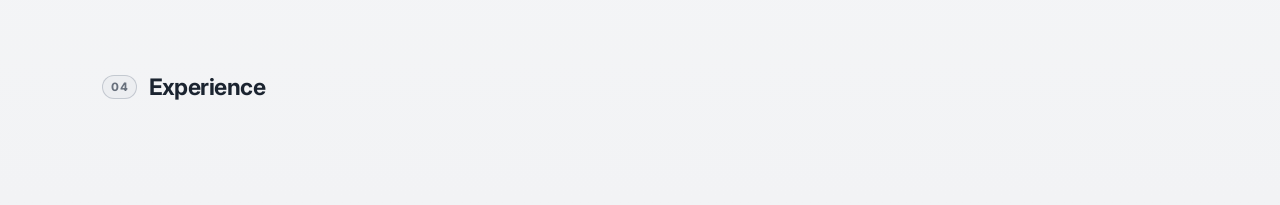
==== commit 4477dec5: "Use supplied split line image" ====
--- a/index.html
+++ b/index.html
@@ -12,7 +12,7 @@
     <link rel="preconnect" href="https://fonts.gstatic.com" crossorigin />
     <link rel="stylesheet" href="https://fonts.googleapis.com/css2?family=Inter:wght@400;500;600;700;800&family=Noto+Serif+SC:wght@500;600&display=swap" />
     <link rel="stylesheet" href="https://cdnjs.cloudflare.com/ajax/libs/font-awesome/6.5.1/css/all.min.css" />
-    <link rel="stylesheet" href="style.css" />
+    <link rel="stylesheet" href="style.css?v=20260722-2" />
 </head>
 
 <body>
@@ -70,12 +70,7 @@
                     <img src="assets/ruogu-li.png" alt="Portrait of Ruogu Li" />
                 </figure>
                 <div class="hero-divider" aria-hidden="true">
-                    <span class="divider-segment"></span>
-                    <span class="divider-slashes"><i></i><i></i><i></i></span>
-                    <span class="divider-segment"></span>
-                    <span class="divider-segment"></span>
-                    <span class="divider-slashes"><i></i><i></i><i></i></span>
-                    <span class="divider-segment"></span>
+                    <img src="assets/split-line.png" alt="" />
                 </div>
             </section>
 
--- a/style.css
+++ b/style.css
@@ -254,34 +254,14 @@
 
 .hero-divider {
     grid-column: 1 / -1;
-    display: flex;
-    align-items: center;
     width: 100%;
-    height: 14px;
-    gap: 3px;
-}
-
-.divider-segment {
-    flex: 1 1 0;
-    height: 13px;
-    background: rgba(209, 213, 219, .62);
-    border: 2px solid rgba(156, 163, 175, .52);
-    clip-path: polygon(10px 0, 100% 0, calc(100% - 10px) 100%, 0 100%);
-}
-
-.divider-slashes {
-    display: flex;
-    flex: 0 0 92px;
-    height: 13px;
-    gap: 3px;
-}
-
-.divider-slashes i {
-    flex: 1 1 0;
-    height: 13px;
-    background: rgba(209, 213, 219, .62);
-    border: 2px solid rgba(156, 163, 175, .52);
-    transform: skewX(-34deg);
+    line-height: 0;
+}
+
+.hero-divider img {
+    display: block;
+    width: 100%;
+    height: auto;
 }
 
 .section {
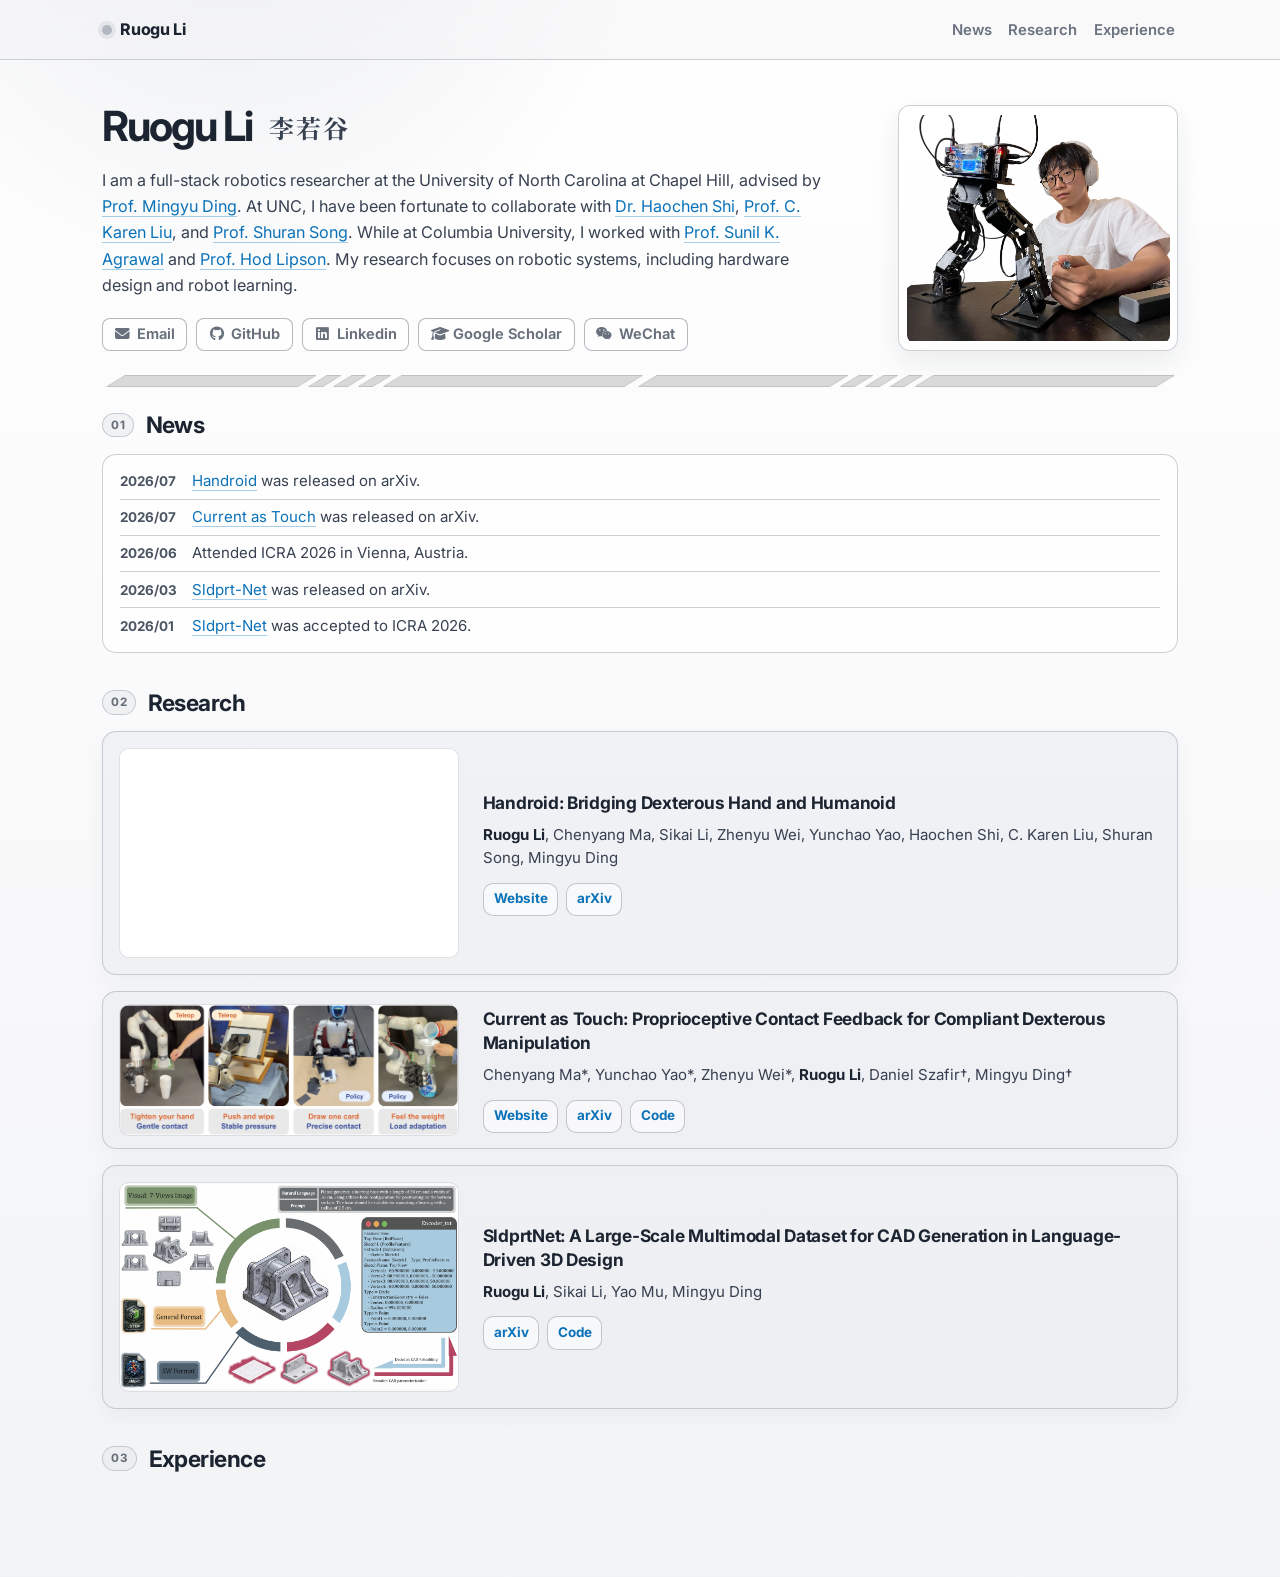
==== commit 51910fbf: "Refine divider spacing and remove honors" ====
--- a/index.html
+++ b/index.html
@@ -12,7 +12,7 @@
     <link rel="preconnect" href="https://fonts.gstatic.com" crossorigin />
     <link rel="stylesheet" href="https://fonts.googleapis.com/css2?family=Inter:wght@400;500;600;700;800&family=Noto+Serif+SC:wght@500;600&display=swap" />
     <link rel="stylesheet" href="https://cdnjs.cloudflare.com/ajax/libs/font-awesome/6.5.1/css/all.min.css" />
-    <link rel="stylesheet" href="style.css?v=20260722-2" />
+    <link rel="stylesheet" href="style.css?v=20260722-3" />
 </head>
 
 <body>
@@ -23,7 +23,6 @@
                 <div class="nav-links">
                     <a href="#news">News</a>
                     <a href="#research">Research</a>
-                    <a href="#honors">Honors</a>
                     <a href="#experience">Experience</a>
                 </div>
             </nav>
@@ -70,7 +69,7 @@
                     <img src="assets/ruogu-li.png" alt="Portrait of Ruogu Li" />
                 </figure>
                 <div class="hero-divider" aria-hidden="true">
-                    <img src="assets/split-line.png" alt="" />
+                    <img src="assets/split-line.png?v=20260722-1" alt="" />
                 </div>
             </section>
 
@@ -167,16 +166,9 @@
                 </div>
             </section>
 
-            <section id="honors" class="section empty-section">
+            <section id="experience" class="section empty-section">
                 <div class="section-title">
                     <span>03</span>
-                    <h2>Honors</h2>
-                </div>
-            </section>
-
-            <section id="experience" class="section empty-section">
-                <div class="section-title">
-                    <span>04</span>
                     <h2>Experience</h2>
                 </div>
             </section>
--- a/style.css
+++ b/style.css
@@ -129,7 +129,7 @@
     column-gap: 2.6rem;
     row-gap: 1.5rem;
     align-items: stretch;
-    padding-bottom: .5rem;
+    padding-bottom: 0;
 }
 
 .eyebrow {
@@ -267,6 +267,10 @@
 .section {
     margin-top: 2.25rem;
     scroll-margin-top: 80px;
+}
+
+#news {
+    margin-top: 1.5rem;
 }
 
 .empty-section {
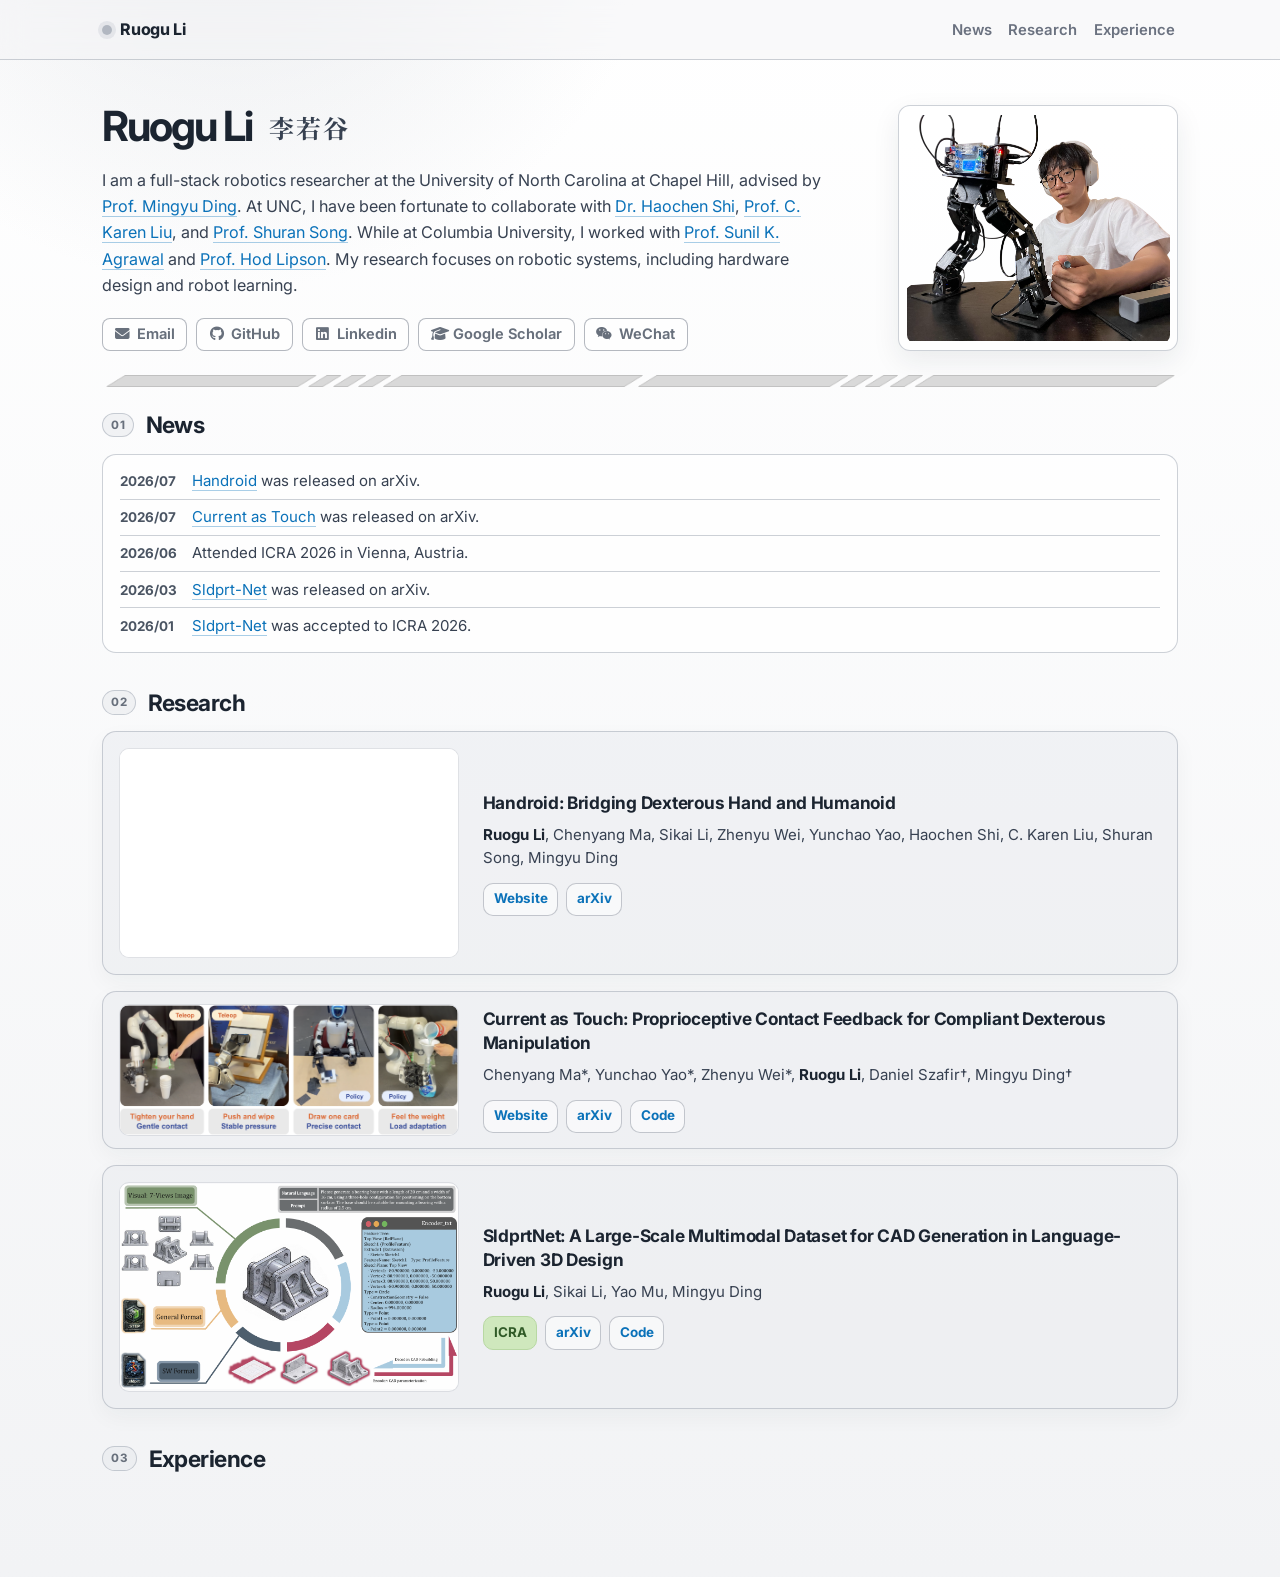
==== commit e52067b8: "Add ICRA acceptance badge to SldprtNet" ====
--- a/index.html
+++ b/index.html
@@ -12,7 +12,7 @@
     <link rel="preconnect" href="https://fonts.gstatic.com" crossorigin />
     <link rel="stylesheet" href="https://fonts.googleapis.com/css2?family=Inter:wght@400;500;600;700;800&family=Noto+Serif+SC:wght@500;600&display=swap" />
     <link rel="stylesheet" href="https://cdnjs.cloudflare.com/ajax/libs/font-awesome/6.5.1/css/all.min.css" />
-    <link rel="stylesheet" href="style.css?v=20260722-3" />
+    <link rel="stylesheet" href="style.css?v=20260722-4" />
 </head>
 
 <body>
@@ -158,6 +158,7 @@
                                 <strong>Ruogu Li</strong>, Sikai Li, Yao Mu, Mingyu Ding
                             </p>
                             <div class="project-links" aria-label="SldprtNet project links">
+                                <span class="project-status project-status--accepted">ICRA</span>
                                 <a href="https://arxiv.org/abs/2603.13098">arXiv</a>
                                 <a href="https://github.com/ruoguliii/Sldprt-Net">Code</a>
                             </div>
--- a/style.css
+++ b/style.css
@@ -516,16 +516,26 @@
     margin-top: .82rem;
 }
 
-.project-links a {
+.project-links a,
+.project-status {
     display: inline-flex;
     align-items: center;
     padding: .3rem .62rem;
-    color: #0b72b9;
-    background: rgba(255, 255, 255, .55);
     border: 1px solid rgba(107, 114, 128, .38);
     border-radius: 10px;
     font-size: .84rem;
     font-weight: 700;
+}
+
+.project-links a {
+    color: #0b72b9;
+    background: rgba(255, 255, 255, .55);
+}
+
+.project-status--accepted {
+    color: #315b28;
+    background: #cfe8bd;
+    border-color: #b8d8a3;
 }
 
 .project-links a:hover {
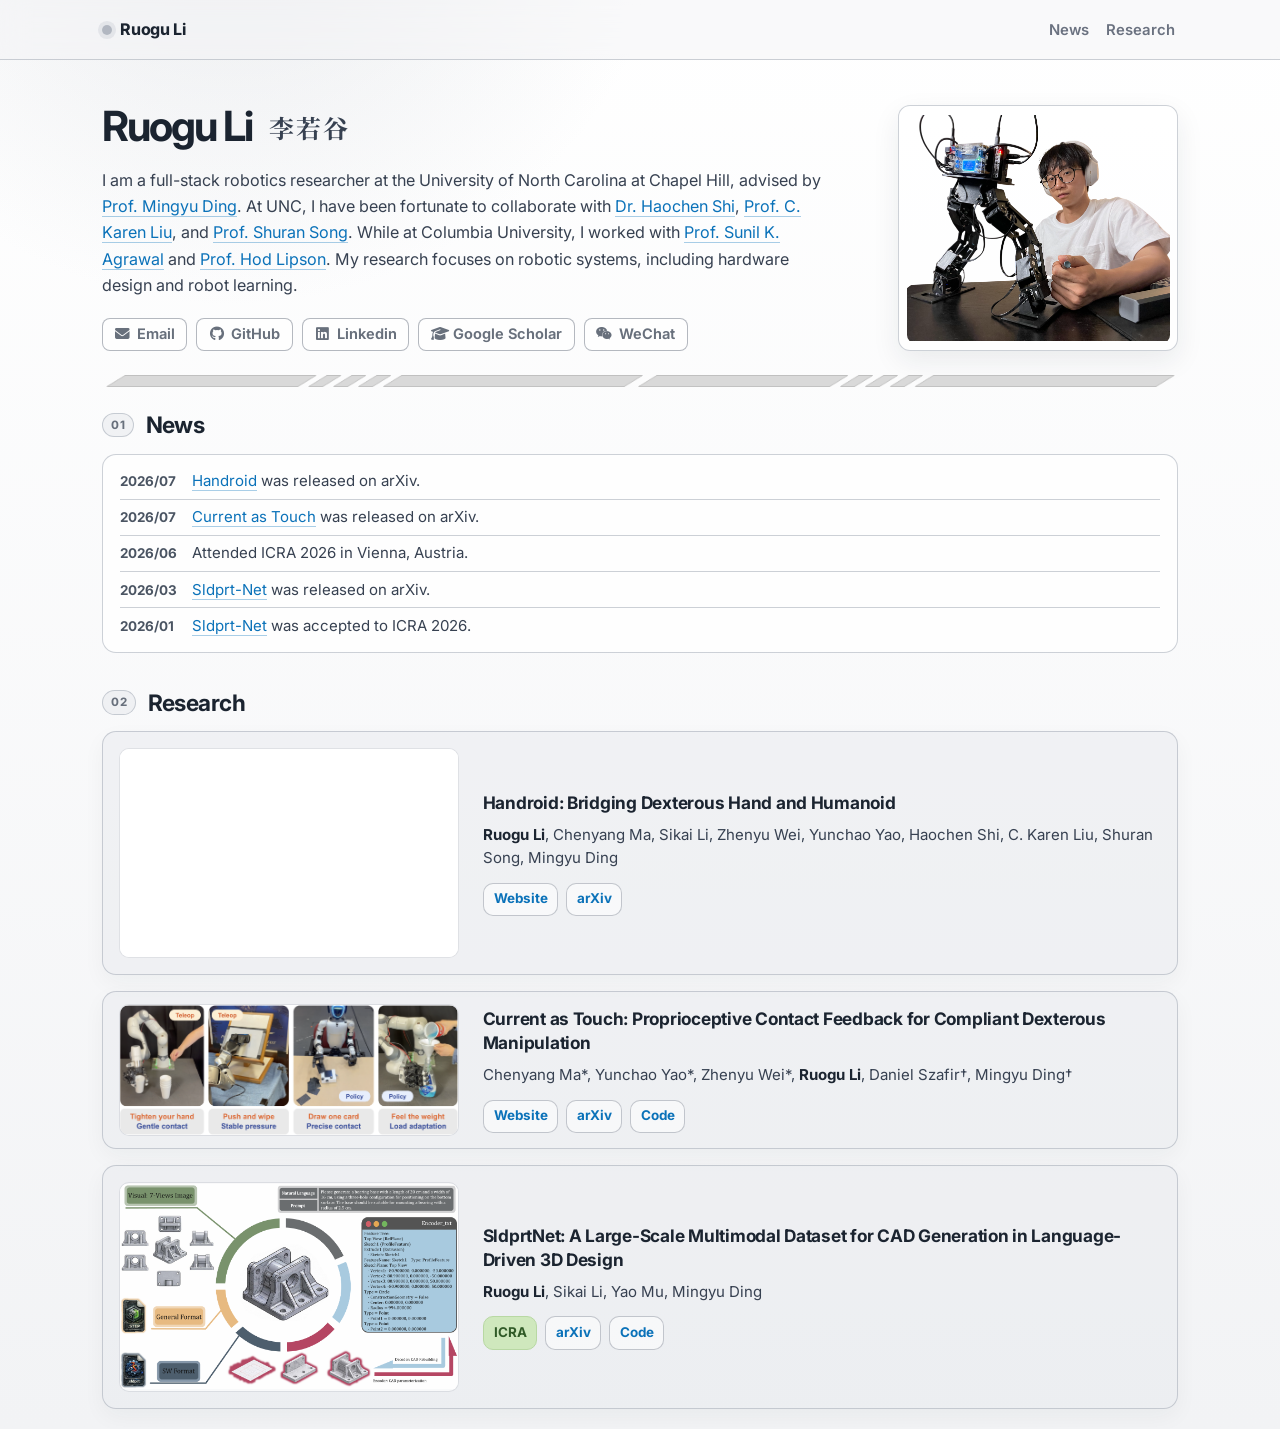
==== commit 5d5aec04: "Remove experience section" ====
--- a/index.html
+++ b/index.html
@@ -23,7 +23,6 @@
                 <div class="nav-links">
                     <a href="#news">News</a>
                     <a href="#research">Research</a>
-                    <a href="#experience">Experience</a>
                 </div>
             </nav>
         </header>
@@ -167,12 +166,6 @@
                 </div>
             </section>
 
-            <section id="experience" class="section empty-section">
-                <div class="section-title">
-                    <span>03</span>
-                    <h2>Experience</h2>
-                </div>
-            </section>
         </main>
     </div>
 
